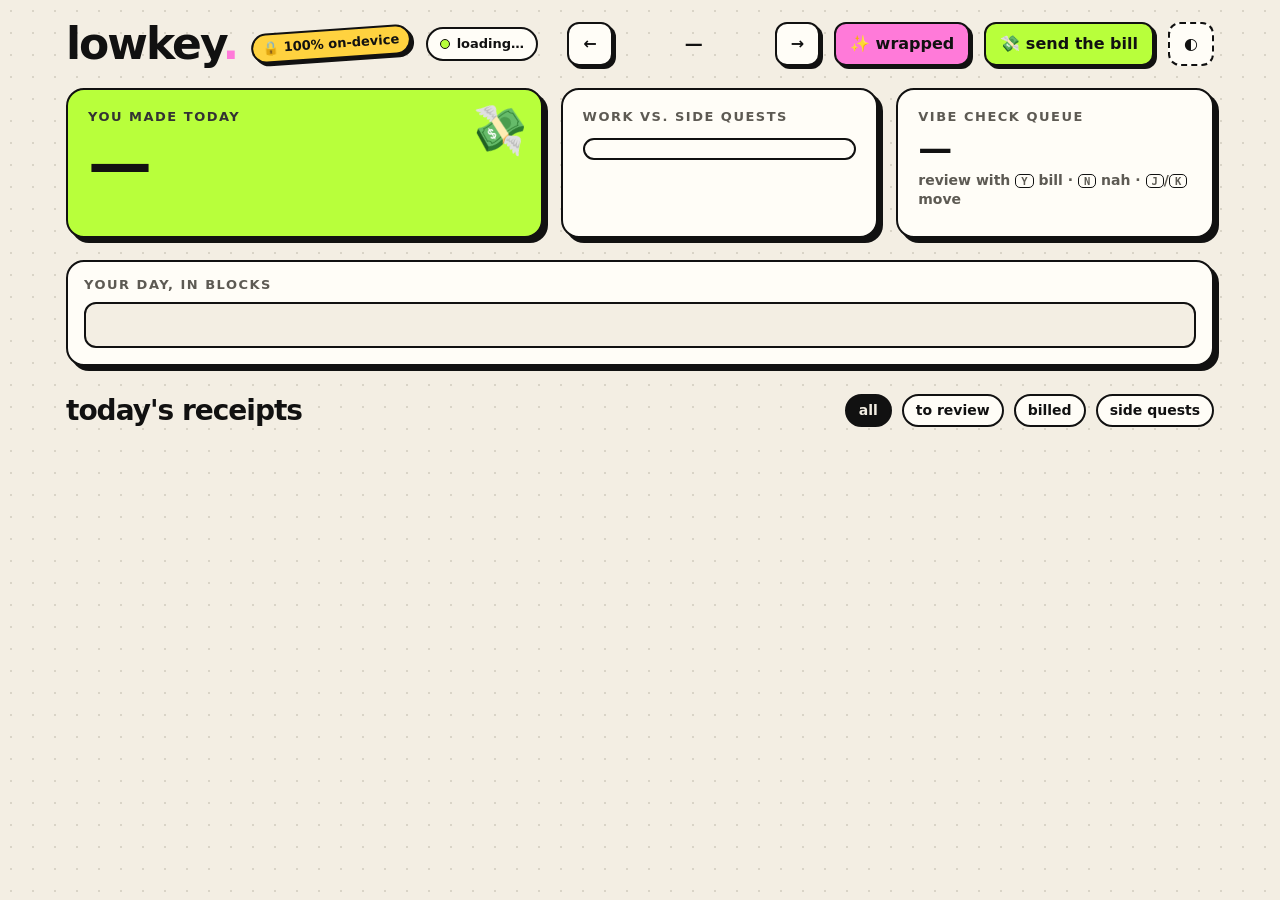
==== web/index.html @ e2fb69c3 "lowkey: local tracker, Gemma labelling, island, gen-z web UI" ====
<!doctype html>
<html lang="en" data-theme="light">
<head>
<meta charset="utf-8">
<meta name="viewport" content="width=device-width, initial-scale=1">
<title>lowkey — bills your hours</title>
<link rel="icon" href="data:image/svg+xml,<svg xmlns='http://www.w3.org/2000/svg' viewBox='0 0 100 100'><text y='.9em' font-size='90'>🧾</text></svg>">
<style>
:root{
  --bg:#F3EEE3; --paper:#FFFDF7; --ink:#111; --muted:#5d5a53; --line:2.5px solid var(--ink);
  --shadow:5px 5px 0 var(--ink); --shadow-sm:3px 3px 0 var(--ink);
  --lime:#B8FF3B; --pink:#FF7AD9; --blue:#7AA2FF; --yellow:#FFD23F; --orange:#FF8A3D; --grey:#d9d4c7;
  --display:"Bahnschrift","Segoe UI Variable Display","Segoe UI",system-ui,sans-serif;
  --mono:"Cascadia Code","Consolas","SFMono-Regular",ui-monospace,monospace;
}
@media (prefers-color-scheme: dark){:root:not([data-theme="light"]){--bg:#121212;--paper:#1c1c1c;--ink:#f2efe8;--muted:#a9a49a;--grey:#3a3833}}
:root[data-theme="dark"]{--bg:#121212;--paper:#1c1c1c;--ink:#f2efe8;--muted:#a9a49a;--grey:#3a3833}
*{box-sizing:border-box}
html,body{margin:0}
body{background:var(--bg);background-image:radial-gradient(var(--grey) 1px,transparent 1.2px);background-size:22px 22px;color:var(--ink);font-family:var(--display);font-size:16px;line-height:1.35;min-height:100vh}
button,select,input{font:inherit;color:inherit}
.wrap{max-width:1180px;margin:0 auto;padding:22px 16px 80px}
.btn{background:var(--paper);border:var(--line);border-radius:12px;box-shadow:var(--shadow-sm);padding:9px 14px;font-weight:700;cursor:pointer;transition:transform .08s,box-shadow .08s;white-space:nowrap}
.btn:hover{transform:translate(-1px,-1px);box-shadow:4px 4px 0 var(--ink)}
.btn:active{transform:translate(3px,3px);box-shadow:0 0 0 var(--ink)}
.btn.lime{background:var(--lime);color:#111}.btn.pink{background:var(--pink);color:#111}.btn.yellow{background:var(--yellow);color:#111}
.btn.ghost{box-shadow:none;border-style:dashed}
.card{background:var(--paper);border:var(--line);border-radius:18px;box-shadow:var(--shadow)}
kbd{font-family:var(--mono);font-size:.75em;border:1.5px solid var(--ink);border-radius:5px;padding:0 5px;background:var(--paper)}

/* header */
header{display:flex;align-items:center;gap:14px;flex-wrap:wrap;margin-bottom:22px}
.logo{font-size:44px;font-weight:800;letter-spacing:-2px;line-height:1;position:relative}
.logo .dot{color:var(--pink);animation:blink 1.6s steps(1) infinite}
@keyframes blink{50%{opacity:.15}}
.sticker{display:inline-block;background:var(--yellow);color:#111;border:var(--line);border-radius:999px;padding:4px 10px;font-size:13px;font-weight:800;transform:rotate(-4deg);box-shadow:var(--shadow-sm)}
.datenav{display:flex;align-items:center;gap:6px;margin-left:auto}
.datenav .day{font-weight:800;font-size:18px;min-width:150px;text-align:center}
.pill{display:inline-flex;align-items:center;gap:7px;border:var(--line);border-radius:999px;padding:6px 12px;font-size:13px;font-weight:700;background:var(--paper)}
.pill i{width:10px;height:10px;border-radius:50%;background:var(--lime);border:1.5px solid var(--ink);display:inline-block}
.pill.warn i{background:var(--orange)}

/* hero */
.hero{display:grid;grid-template-columns:1.5fr 1fr 1fr;gap:18px;margin-bottom:22px}
.hero .card{padding:18px 20px;position:relative;overflow:hidden}
.label{font-size:13px;font-weight:800;text-transform:uppercase;letter-spacing:1.5px;color:var(--muted)}
.money{font-size:64px;font-weight:800;letter-spacing:-3px;line-height:1;margin:6px 0 4px}
.money-card{background:var(--lime)!important;color:#111}
.money-card .label{color:#333}
.money-card::after{content:"💸";position:absolute;right:14px;top:8px;font-size:46px;transform:rotate(12deg)}
.split{display:flex;height:22px;border:var(--line);border-radius:999px;overflow:hidden;margin:12px 0 8px}
.split div{height:100%}
.stripes{background:repeating-linear-gradient(45deg,var(--grey) 0 6px,var(--paper) 6px 12px)}
.big{font-size:34px;font-weight:800;letter-spacing:-1px}
.sub{color:var(--muted);font-weight:600;font-size:14px}
.money-card .sub{color:#333}

/* timeline */
.timeline{padding:14px 16px 10px;margin-bottom:26px}
.track{position:relative;height:46px;border:var(--line);border-radius:12px;background:var(--bg);overflow:hidden}
.block{position:absolute;top:0;bottom:0;border-right:2px solid var(--ink);cursor:pointer;transition:filter .1s}
.block:hover{filter:brightness(1.08) saturate(1.2)}
.hours{display:flex;justify-content:space-between;font-family:var(--mono);font-size:11px;color:var(--muted);margin-top:6px}

/* sessions */
.bar{display:flex;align-items:center;gap:10px;flex-wrap:wrap;margin-bottom:14px}
.bar h2{margin:0 auto 0 0;font-size:28px;letter-spacing:-1px}
.chip{border:var(--line);border-radius:999px;padding:5px 12px;font-weight:700;font-size:14px;background:var(--paper);cursor:pointer}
.chip.on{background:var(--ink);color:var(--bg)}
.grid{display:grid;grid-template-columns:repeat(auto-fill,minmax(330px,1fr));gap:20px}
.s{display:flex;flex-direction:column;transition:transform .25s,opacity .25s;outline:none}
.s:focus{transform:translate(-3px,-3px);box-shadow:8px 8px 0 var(--ink)}
.s .top{display:flex;align-items:center;gap:8px;padding:10px 14px;border-bottom:var(--line);border-radius:15px 15px 0 0;color:#111}
.s .top b{font-size:17px}
.s .top .t{margin-left:auto;font-family:var(--mono);font-size:13px;font-weight:700}
.s .body{padding:14px;flex:1;display:flex;flex-direction:column;gap:10px;position:relative}
.task{font-size:19px;font-weight:700;line-height:1.25;outline:none;border-radius:8px;padding:2px 4px;margin:-2px -4px}
.task[contenteditable=true]{background:var(--bg);box-shadow:inset 0 0 0 2px var(--ink)}
.meta{display:flex;gap:8px;flex-wrap:wrap;align-items:center;font-size:13px;font-weight:700}
.tag{border:1.5px solid var(--ink);border-radius:999px;padding:2px 9px;background:var(--bg)}
.tag.unsure{background:var(--yellow);color:#111}
.why{font-family:var(--mono);font-size:12px;color:var(--muted);display:none;border-top:1.5px dashed var(--ink);padding-top:8px}
.why.open{display:block}
.why div{white-space:nowrap;overflow:hidden;text-overflow:ellipsis}
.actions{display:flex;gap:8px;margin-top:auto}
.actions select{border:var(--line);border-radius:12px;padding:8px;background:var(--paper);font-weight:700;flex:1;min-width:0}
.stamp{position:absolute;right:12px;top:8px;font-weight:900;font-size:22px;letter-spacing:2px;padding:2px 10px;border:3px solid;border-radius:8px;transform:rotate(-12deg);opacity:.9}
.stamp.billed{color:#0a8a2a;border-color:#0a8a2a}
.stamp.nah{color:#c2185b;border-color:#c2185b}
.s.done{opacity:.72}
.empty{padding:40px;text-align:center;font-size:20px;font-weight:700}

/* modal */
.modal{position:fixed;inset:0;background:rgba(0,0,0,.45);display:none;align-items:center;justify-content:center;padding:16px;z-index:20}
.modal.open{display:flex}
.modal .card{max-width:760px;width:100%;max-height:92vh;overflow:auto;padding:22px;position:relative}
.x{position:absolute;right:14px;top:12px}
.wrapped{background:linear-gradient(135deg,#FF7AD9,#7AA2FF 45%,#B8FF3B);background-size:200% 200%;animation:shift 8s ease infinite;color:#111}
@keyframes shift{50%{background-position:100% 100%}}
.wrapped h1{font-size:52px;letter-spacing:-3px;margin:4px 0 14px;line-height:.95}
.wgrid{display:grid;grid-template-columns:1fr 1fr;gap:14px}
.wgrid .card{box-shadow:var(--shadow-sm);padding:14px;background:#FFFDF7;color:#111;border-color:#111}
.wgrid .card .big{font-size:30px}
.receipt{background:#fff;color:#111;font-family:var(--mono);padding:24px 26px 34px;border:none;border-radius:0;box-shadow:var(--shadow);
  -webkit-mask:radial-gradient(circle 8px at 50% 100%,#0000 98%,#000) 50% 100%/18px 100% repeat-x;mask:radial-gradient(circle 8px at 50% 100%,#0000 98%,#000) 0 100%/18px 51% repeat-x,linear-gradient(#000 0 0) top/100% calc(100% - 9px) no-repeat}
.receipt h3{font-family:var(--display);font-size:30px;margin:0;letter-spacing:-1px}
.receipt table{width:100%;border-collapse:collapse;font-size:13px;margin:14px 0}
.receipt td{padding:5px 2px;border-bottom:1px dashed #999;vertical-align:top}
.receipt td.n{text-align:right;white-space:nowrap}
.receipt .tot{font-size:22px;font-weight:800;text-align:right;border-top:2px solid #111;padding-top:8px}
.row{display:flex;gap:10px;align-items:center;flex-wrap:wrap;margin-bottom:14px}
.row select,.row input{border:var(--line);border-radius:12px;padding:8px 10px;background:var(--paper);font-weight:700}

.toast{position:fixed;left:50%;bottom:24px;transform:translateX(-50%) translateY(120px);background:var(--ink);color:var(--bg);padding:12px 18px;border-radius:14px;font-weight:800;transition:transform .25s;z-index:30}
.toast.show{transform:translateX(-50%) translateY(0)}
footer{margin-top:40px;font-family:var(--mono);font-size:12.5px;color:var(--muted);text-align:center}
footer b{color:var(--ink)}
.spin{display:inline-block;animation:spin 1s linear infinite}@keyframes spin{to{transform:rotate(360deg)}}
.burst{position:fixed;pointer-events:none;font-size:22px;z-index:40;animation:fly .9s ease-out forwards}
@keyframes fly{to{transform:translate(var(--dx),var(--dy)) rotate(var(--r));opacity:0}}

@media (max-width:820px){.hero{grid-template-columns:1fr}.money{font-size:48px}.datenav{margin-left:0;width:100%;justify-content:space-between}}
@media print{body *{visibility:hidden}#receipt,#receipt *{visibility:visible}#receipt{position:absolute;left:0;top:0;width:100%;box-shadow:none;-webkit-mask:none;mask:none}body{background:#fff}}
</style>
</head>
<body>
<div class="wrap">
  <header>
    <div class="logo">lowkey<span class="dot">.</span></div>
    <span class="sticker">🔒 100% on-device</span>
    <span class="pill" id="modelPill"><i></i><span>loading…</span></span>
    <div class="datenav">
      <button class="btn" id="prev" title="previous day (←)">←</button>
      <div class="day" id="dayLabel">—</div>
      <button class="btn" id="next" title="next day (→)">→</button>
    </div>
    <button class="btn pink" id="openWrapped">✨ wrapped</button>
    <button class="btn lime" id="openBill">💸 send the bill</button>
    <button class="btn ghost" id="theme" title="toggle theme">◐</button>
  </header>

  <section class="hero">
    <div class="card money-card">
      <div class="label">you made today</div>
      <div class="money" id="money">—</div>
      <div class="sub" id="moneySub">&nbsp;</div>
    </div>
    <div class="card">
      <div class="label">work vs. side quests</div>
      <div class="split" id="split"></div>
      <div class="sub" id="splitSub">&nbsp;</div>
    </div>
    <div class="card">
      <div class="label">vibe check queue</div>
      <div class="big" id="queue">—</div>
      <div class="sub">review with <kbd>Y</kbd> bill · <kbd>N</kbd> nah · <kbd>J</kbd>/<kbd>K</kbd> move</div>
    </div>
  </section>

  <section class="card timeline">
    <div class="label" style="margin-bottom:8px">your day, in blocks</div>
    <div class="track" id="track"></div>
    <div class="hours" id="hours"></div>
  </section>

  <div class="bar">
    <h2>today's receipts</h2>
    <span class="chip on" data-f="all">all</span>
    <span class="chip" data-f="pending">to review</span>
    <span class="chip" data-f="billed">billed</span>
    <span class="chip" data-f="personal">side quests</span>
  </div>
  <div class="grid" id="grid"></div>

  <footer id="foot"></footer>
</div>

<div class="modal" id="wrappedModal"><div class="card wrapped" id="wrappedCard"></div></div>
<div class="modal" id="billModal"><div class="card" id="billCard"></div></div>
<div class="toast" id="toast"></div>

<script>
const $ = s => document.querySelector(s);
const S = { config:null, days:[], day:null, week:{}, filter:'all', focus:0 };
const PERSONAL = 'Personal';

const fmtH = s => { const m = Math.round(s/60); return m < 60 ? `${m}m` : `${Math.floor(m/60)}h ${String(m%60).padStart(2,'0')}m`; };
const fmtT = ts => new Date(ts*1000).toLocaleTimeString([], {hour:'numeric', minute:'2-digit'}).toLowerCase();
const money = n => `${S.config.me.currency}${Math.round(n).toLocaleString('en-IN')}`;
const client = name => S.config.clients.find(c => c.name === name);
const color = name => client(name)?.color || 'var(--grey)';
const rate = name => client(name)?.rate || 0;
const iso = d => `${d.getFullYear()}-${String(d.getMonth()+1).padStart(2,'0')}-${String(d.getDate()).padStart(2,'0')}`;
const weekOf = day => { const d = new Date(day+'T00:00'); const mon = new Date(d); mon.setDate(d.getDate() - (d.getDay()+6)%7); const sun = new Date(mon); sun.setDate(mon.getDate()+6); return [iso(mon), iso(sun)]; };
const isBillable = s => s.billable && s.client !== PERSONAL && s.status !== 'nah';

function toast(msg){ const t=$('#toast'); t.textContent=msg; t.classList.add('show'); clearTimeout(t._h); t._h=setTimeout(()=>t.classList.remove('show'),1800); }
function burst(el, emojis='💸✨💰🧾'){
  const r = el.getBoundingClientRect();
  for (let i=0;i<14;i++){ const e=document.createElement('span'); e.className='burst'; e.textContent=[...emojis][i%[...emojis].length];
    e.style.left=(r.left+r.width/2)+'px'; e.style.top=(r.top+r.height/2)+'px';
    e.style.setProperty('--dx',(Math.random()*260-130)+'px'); e.style.setProperty('--dy',(Math.random()*-220-30)+'px'); e.style.setProperty('--r',(Math.random()*400-200)+'deg');
    document.body.appendChild(e); setTimeout(()=>e.remove(),950); }
}
function countUp(el, to){ const from = +el.dataset.v || 0; el.dataset.v = to; const t0 = performance.now();
  if (document.hidden) return el.textContent = money(to);
  const step = t => { const k = Math.min(1,(t-t0)/600); el.textContent = money(from+(to-from)*(1-(1-k)**3)); if (k<1) requestAnimationFrame(step); }; requestAnimationFrame(step); }

async function boot(){
  const st = await (await fetch('/api/state')).json();
  S.config = st.config; S.days = st.days;
  const pill = $('#modelPill');
  pill.classList.toggle('warn', !st.model_ok);
  pill.querySelector('span').textContent = st.model_ok ? `${st.model} · on your GPU` : `${st.model} offline · keyword mode`;
  $('#foot').innerHTML = `<b>0 bytes</b> of your screen time left this laptop. labels by <b>${st.model}</b> via ollama on 127.0.0.1${st.demo ? ' · <b>demo week</b>' : ''}<br>open source — read every line of what watches you.`;
  S.day = S.days.at(-1) || iso(new Date());
  await load();
}

async function load(){
  const [from, to] = weekOf(S.day);
  if (!S.week[S.day]) {
    $('#grid').innerHTML = `<div class="card empty" style="grid-column:1/-1"><span class="spin">🍳</span> cooking your timesheet… the model is reading your day (only the first time)</div>`;
    S.week = await (await fetch(`/api/range?from=${from}&to=${to}`)).json();
  }
  S.focus = 0; render();
}

function sessions(){ return S.week[S.day] || []; }

function render(){
  const d = new Date(S.day+'T00:00');
  $('#dayLabel').textContent = d.toLocaleDateString([], {weekday:'short', day:'numeric', month:'short'}).toLowerCase();
  const all = sessions();
  const bill = all.filter(isBillable), side = all.filter(s => !isBillable(s));
  const earned = bill.reduce((a,s)=>a+s.active_s/3600*rate(s.client),0);
  countUp($('#money'), earned);
  const bs = bill.reduce((a,s)=>a+s.active_s,0), ps = side.reduce((a,s)=>a+s.active_s,0);
  $('#moneySub').textContent = all.length ? `${fmtH(bs)} billable across ${new Set(bill.map(s=>s.client)).size} clients` : 'nothing tracked yet — go touch some code';
  const tot = bs+ps || 1;
  $('#split').innerHTML = S.config.clients.map(c => { const v = bill.filter(s=>s.client===c.name).reduce((a,s)=>a+s.active_s,0); return v ? `<div title="${c.name} ${fmtH(v)}" style="width:${v/tot*100}%;background:${c.color}"></div>` : ''; }).join('') + `<div class="stripes" style="flex:1"></div>`;
  $('#splitSub').textContent = `${fmtH(bs)} work · ${fmtH(ps)} side quests (no judgement)`;
  const pending = all.filter(s=>s.status==='pending').length;
  $('#queue').textContent = pending ? `${pending} to review` : (all.length ? 'all clear ✅' : '—');

  // timeline
  const tr = $('#track'), hrs = $('#hours');
  if (all.length){
    const h0 = Math.floor(new Date(all[0].start*1000).getHours()), h1 = Math.ceil(new Date(all.at(-1).end*1000).getHours()+ (new Date(all.at(-1).end*1000).getMinutes()?1:0));
    const t0 = new Date(S.day+'T00:00').getTime()/1000 + h0*3600, span = (h1-h0)*3600;
    tr.innerHTML = all.map((s,i)=>`<div class="block ${isBillable(s)?'':'stripes'}" data-i="${i}" title="${s.client} · ${fmtT(s.start)}–${fmtT(s.end)}" style="left:${(s.start-t0)/span*100}%;width:${(s.end-s.start)/span*100}%;${isBillable(s)?`background:${color(s.client)}`:''}"></div>`).join('');
    hrs.innerHTML = Array.from({length:h1-h0+1},(_,k)=>`<span>${((h0+k+11)%12)+1}${h0+k<12?'a':'p'}</span>`).join('');
    tr.querySelectorAll('.block').forEach(b => b.onclick = () => { S.focus = +b.dataset.i; S.filter='all'; renderCards(); document.querySelector(`.s[data-i="${b.dataset.i}"]`)?.focus(); });
  } else { tr.innerHTML=''; hrs.innerHTML=''; }
  renderCards();
}

function renderCards(){
  document.querySelectorAll('.chip').forEach(c=>c.classList.toggle('on', c.dataset.f===S.filter));
  const all = sessions();
  const shown = all.map((s,i)=>[s,i]).filter(([s])=> S.filter==='all' || (S.filter==='pending'&&s.status==='pending') || (S.filter==='billed'&&s.status==='billed') || (S.filter==='personal'&&!isBillable(s)));
  if (!shown.length){ $('#grid').innerHTML = `<div class="card empty" style="grid-column:1/-1">${all.length ? 'nothing here bestie ✨' : 'no receipts yet. lowkey is watching (respectfully) 👀'}</div>`; return; }
  const opts = n => [...S.config.clients.map(c=>c.name), PERSONAL].map(c=>`<option ${c===n?'selected':''}>${c}</option>`).join('');
  $('#grid').innerHTML = shown.map(([s,i]) => {
    const unsure = s.confidence < 0.6, billable = isBillable(s);
    return `<article class="card s ${s.status!=='pending'?'done':''}" tabindex="0" data-i="${i}">
      <div class="top" style="background:${billable?color(s.client):'var(--grey)'}${billable?'':';color:var(--ink)'}"><b>${billable?'💼':'🎮'} ${s.client}</b><span class="t">${fmtT(s.start)} → ${fmtT(s.end)}</span></div>
      <div class="body">
        ${s.status==='billed'?'<span class="stamp billed">BILLED</span>':s.status==='nah'?'<span class="stamp nah">NAH</span>':''}
        <div class="task" data-i="${i}">${esc(s.task)}</div>
        <div class="meta">
          <span class="tag">⏱ ${fmtH(s.active_s)} active</span>
          ${billable?`<span class="tag">${money(s.active_s/3600*rate(s.client))}</span>`:''}
          <span class="tag ${unsure?'unsure':''}">${s.by==='rules'?'📏 keyword guess':unsure?`🤔 ${Math.round(s.confidence*100)}% backed by your windows — check me`:`🤖 ${Math.round(s.confidence*100)}% backed by your windows`}</span>
          <a href="#" class="tag whyBtn" data-i="${i}" style="color:inherit;text-decoration:none">🧾 why?</a>
        </div>
        <div class="why" id="why${i}">${s.evidence.map(e=>`<div>${fmtH(e.s)} · ${esc(e.app.replace('.exe',''))} — ${esc(e.title)}</div>`).join('')}</div>
        <div class="actions">
          <button class="btn lime" data-act="billed" data-i="${i}">bill it ✅</button>
          <button class="btn" data-act="nah" data-i="${i}">nah 🙅</button>
          <select data-i="${i}" title="change client">${opts(s.client)}</select>
          <button class="btn ghost" data-act="edit" data-i="${i}" title="edit line (E)">✏️</button>
        </div>
      </div></article>`;
  }).join('');
  $('#grid').querySelectorAll('[data-act]').forEach(b => b.onclick = () => act(+b.dataset.i, b.dataset.act, b));
  $('#grid').querySelectorAll('select').forEach(sel => sel.onchange = () => update(+sel.dataset.i, {client: sel.value, billable: sel.value!==PERSONAL}, `moved to ${sel.value} 👉`));
  $('#grid').querySelectorAll('.whyBtn').forEach(a => a.onclick = e => { e.preventDefault(); $('#why'+a.dataset.i).classList.toggle('open'); });
  $('#grid').querySelectorAll('.s').forEach(c => c.onfocus = () => S.focus = +c.dataset.i);
}
const esc = t => String(t).replace(/[&<>"]/g, c => ({'&':'&amp;','<':'&lt;','>':'&gt;','"':'&quot;'}[c]));

async function update(i, patch, msg){
  const s = sessions()[i]; Object.assign(s, patch);
  await fetch('/api/edit', {method:'POST', headers:{'Content-Type':'application/json'}, body: JSON.stringify({id:s.id, ...patch})});
  render(); if (msg) toast(msg);
  document.querySelector(`.s[data-i="${i}"]`)?.focus();
}
function act(i, what, el){
  if (what==='billed'){ const s=sessions()[i]; if (!isBillable({...s,status:'billed'})) return toast('that one is a side quest — pick a client first'); burst(el||document.querySelector(`.s[data-i="${i}"]`)); update(i,{status:'billed'}, ['secured the bag 💰','billed. no cap 🧢','ka-ching 🧾','receipts saved ✅'][i%4]); nextPending(i); }
  if (what==='nah') { update(i,{status:'nah'}, 'yeeted from the invoice 🗑️'); nextPending(i); }
  if (what==='edit'){ const t=document.querySelector(`.task[data-i="${i}"]`); t.contentEditable=true; t.focus(); document.getSelection().selectAllChildren(t);
    t.onkeydown = e => { if (e.key==='Enter'){ e.preventDefault(); t.blur(); } e.stopPropagation(); };
    t.onblur = () => { t.contentEditable=false; const v=t.textContent.trim(); if (v && v!==sessions()[i].task) update(i,{task:v},'line updated ✍️'); }; }
}
function nextPending(i){ const a=sessions(); const j=a.findIndex((s,k)=>k>i&&s.status==='pending'); if (j>=0){ S.focus=j; setTimeout(()=>document.querySelector(`.s[data-i="${j}"]`)?.focus(),60);} }

function shiftDay(n){ const i = S.days.indexOf(S.day); const j = Math.min(S.days.length-1, Math.max(0, i+n)); if (i<0||j===i) return toast(n<0?'no older receipts':'that\'s the latest day'); S.day = S.days[j]; load(); }

/* ---------- wrapped ---------- */
function wrapped(){
  const days = Object.entries(S.week).filter(([,a])=>a.length);
  const all = days.flatMap(([,a])=>a);
  const bill = all.filter(isBillable), side = all.filter(s=>!isBillable(s));
  const by = {}; bill.forEach(s=> by[s.client]=(by[s.client]||0)+s.active_s);
  const top = Object.entries(by).sort((a,b)=>b[1]-a[1])[0];
  const apps = {}; all.forEach(s=>s.evidence.forEach(e=> apps[e.app]=(apps[e.app]||0)+e.s));
  const mainApp = Object.entries(apps).sort((a,b)=>b[1]-a[1])[0];
  const flow = bill.reduce((m,s)=> s.active_s>m.active_s?s:m, {active_s:0});
  const earned = bill.reduce((a,s)=>a+s.active_s/3600*rate(s.client),0);
  const bestDay = days.map(([d,a])=>[d,a.filter(isBillable).reduce((x,s)=>x+s.active_s,0)]).sort((a,b)=>b[1]-a[1])[0];
  const [from,to] = weekOf(S.day);
  $('#wrappedCard').innerHTML = `<button class="btn x" onclick="closeM()">✕</button>
    <div class="label" style="color:#111">your week, wrapped · ${from} → ${to}</div>
    <h1>you secured<br>${money(earned)} 💅</h1>
    <div class="wgrid">
      <div class="card"><div class="label">billable</div><div class="big">${fmtH(bill.reduce((a,s)=>a+s.active_s,0))}</div><div class="sub">across ${days.length} days</div></div>
      <div class="card"><div class="label">main character client</div><div class="big">${top?top[0]:'—'}</div><div class="sub">${top?fmtH(top[1]):''} of your life</div></div>
      <div class="card"><div class="label">longest flow state</div><div class="big">${flow.active_s?fmtH(flow.active_s):'—'}</div><div class="sub">${flow.task?esc(flow.task.slice(0,48)):''}</div></div>
      <div class="card"><div class="label">most-used app</div><div class="big">${mainApp?esc(mainApp[0].replace('.exe','')):'—'}</div><div class="sub">${mainApp?fmtH(mainApp[1]):''} together 🫶</div></div>
      <div class="card"><div class="label">side quests</div><div class="big">${fmtH(side.reduce((a,s)=>a+s.active_s,0))}</div><div class="sub">youtube & chill, unbilled</div></div>
      <div class="card"><div class="label">peak day</div><div class="big">${bestDay?new Date(bestDay[0]+'T00:00').toLocaleDateString([], {weekday:'long'}).toLowerCase():'—'}</div><div class="sub">${bestDay?fmtH(bestDay[1])+' billable':''}</div></div>
    </div>
    <p style="font-weight:800;margin:16px 0 0">screenshot this. it never left your laptop either 🔒</p>`;
  $('#wrappedModal').classList.add('open');
}

/* ---------- bill ---------- */
function bill(){
  const opts = S.config.clients.map(c=>`<option>${c.name}</option>`).join('');
  const [from,to] = weekOf(S.day);
  $('#billCard').innerHTML = `<button class="btn x" onclick="closeM()">✕</button>
    <h2 style="margin:0 0 12px;font-size:30px;letter-spacing:-1px">send the bill 💸</h2>
    <div class="row"><select id="bClient">${opts}</select><span class="sub">${from} → ${to}</span>
      <label class="sub"><input type="checkbox" id="bPending"> include unreviewed</label></div>
    <div id="receipt" class="receipt"></div>
    <div class="row" style="margin-top:18px"><button class="btn lime" onclick="window.print()">🖨️ save as PDF</button><button class="btn" id="csv">📋 copy CSV</button></div>`;
  const draw = () => {
    const c = client($('#bClient').value), inc = $('#bPending').checked;
    const rows = Object.entries(S.week).flatMap(([d,a])=>a.map(s=>({...s,d}))).filter(s=>s.client===c.name && isBillable(s) && (s.status==='billed' || (inc && s.status==='pending')));
    const hrs = rows.reduce((a,s)=>a+s.active_s/3600,0);
    const pend = Object.values(S.week).flat().filter(s=>s.client===c.name&&s.status==='pending'&&isBillable(s)).length;
    $('#receipt').innerHTML = `<h3>INVOICE</h3><div>${esc(S.config.me.name)} · ${esc(S.config.me.email)}</div><div>bill to: <b>${esc(c.name)}</b> · ${from} → ${to}</div>
      <table>${rows.map(s=>`<tr><td>${s.d.slice(5)}</td><td>${esc(s.task)}</td><td class="n">${(s.active_s/3600).toFixed(2)}h</td><td class="n">${money(s.active_s/3600*c.rate)}</td></tr>`).join('') || '<tr><td>no billed sessions yet — hit "bill it ✅" on some cards</td></tr>'}</table>
      <div>${hrs.toFixed(2)}h × ${money(c.rate)}/h</div><div class="tot">TOTAL ${money(hrs*c.rate)}</div>
      ${pend && !inc ? `<div style="margin-top:8px">⚠ ${pend} session(s) still waiting for a vibe check</div>` : ''}
      <div style="margin-top:10px;font-size:11px">generated locally by lowkey · every line backed by activity receipts</div>`;
    $('#csv').onclick = () => { navigator.clipboard.writeText(['date,task,hours,amount', ...rows.map(s=>`${s.d},"${s.task.replace(/"/g,'""')}",${(s.active_s/3600).toFixed(2)},${Math.round(s.active_s/3600*c.rate)}`)].join('\n')); toast('CSV copied 📋'); };
  };
  $('#bClient').onchange = draw; $('#bPending').onchange = draw; draw();
  $('#billModal').classList.add('open');
}
function closeM(){ document.querySelectorAll('.modal').forEach(m=>m.classList.remove('open')); }

/* ---------- wiring ---------- */
$('#prev').onclick = () => shiftDay(-1); $('#next').onclick = () => shiftDay(1);
$('#openWrapped').onclick = wrapped; $('#openBill').onclick = bill;
document.querySelectorAll('.modal').forEach(m => m.onclick = e => { if (e.target===m) closeM(); });
document.querySelectorAll('.chip').forEach(c => c.onclick = () => { S.filter = c.dataset.f; renderCards(); });
$('#theme').onclick = () => { const r=document.documentElement; r.dataset.theme = r.dataset.theme==='dark'?'light':'dark'; try{localStorage.lowkeyTheme=r.dataset.theme}catch{} };
try { if (localStorage.lowkeyTheme) document.documentElement.dataset.theme = localStorage.lowkeyTheme; } catch {}
document.addEventListener('keydown', e => {
  if (e.target.isContentEditable || ['INPUT','SELECT'].includes(e.target.tagName)) return;
  const n = sessions().length;
  if (e.key==='Escape') return closeM();
  if (e.key==='ArrowLeft') return shiftDay(-1);
  if (e.key==='ArrowRight') return shiftDay(1);
  if (e.key==='w') return wrapped();
  if (e.key==='b') return bill();
  if (!n) return;
  if (e.key==='j'||e.key==='k'){ S.focus = (S.focus + (e.key==='j'?1:-1) + n) % n; document.querySelector(`.s[data-i="${S.focus}"]`)?.focus(); }
  if (e.key==='y') act(S.focus,'billed');
  if (e.key==='n') act(S.focus,'nah');
  if (e.key==='e') { e.preventDefault(); act(S.focus,'edit'); }
});
boot();
</script>
</body>
</html>
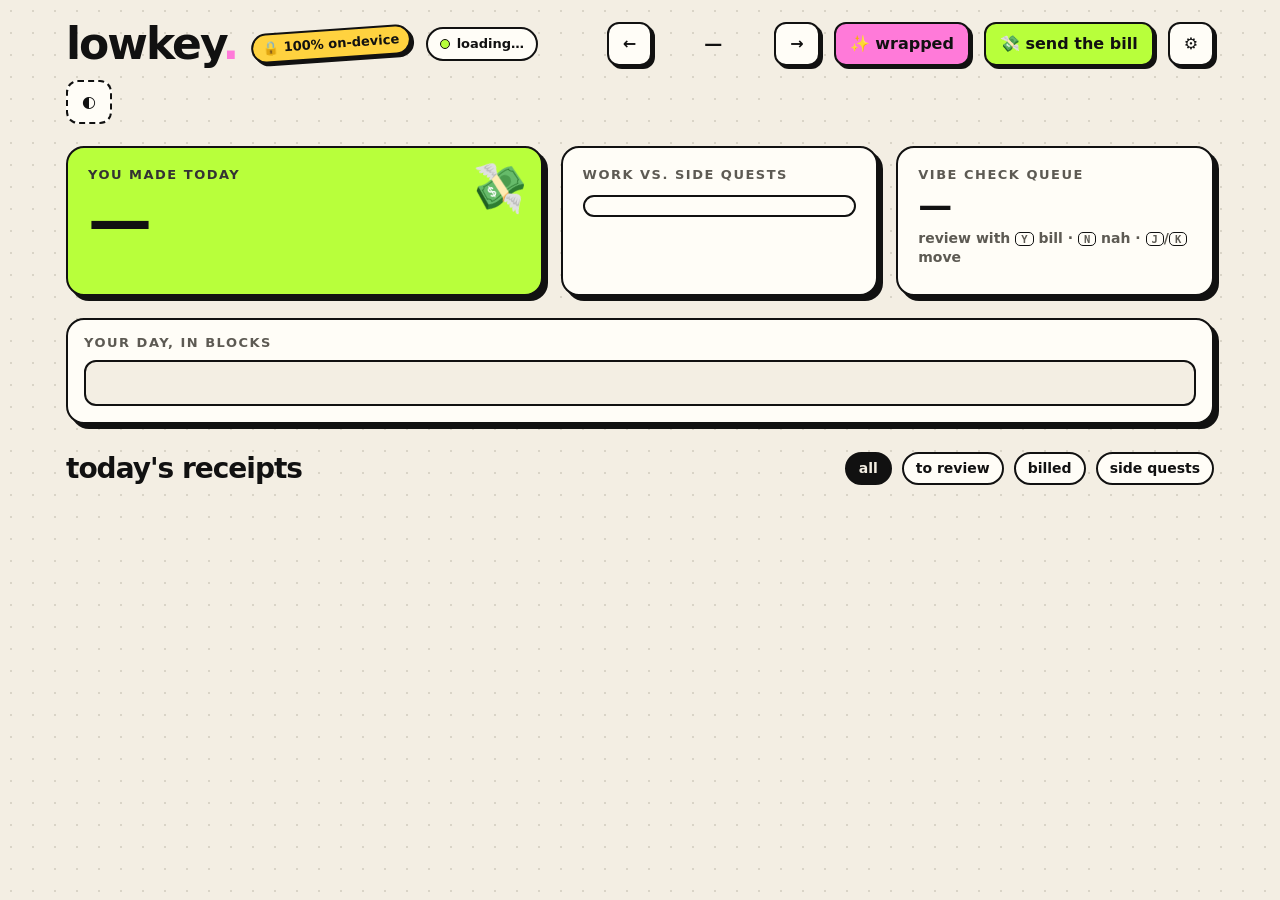
==== commit 7caccc65: "Island on any edge, over/below taskbar, settings panel with live previews" ====
--- a/web/index.html
+++ b/web/index.html
@@ -10,8 +10,8 @@
   --bg:#F3EEE3; --paper:#FFFDF7; --ink:#111; --muted:#5d5a53; --line:2.5px solid var(--ink);
   --shadow:5px 5px 0 var(--ink); --shadow-sm:3px 3px 0 var(--ink);
   --lime:#B8FF3B; --pink:#FF7AD9; --blue:#7AA2FF; --yellow:#FFD23F; --orange:#FF8A3D; --grey:#d9d4c7;
-  --display:"Bahnschrift","Segoe UI Variable Display","Segoe UI",system-ui,sans-serif;
-  --mono:"Cascadia Code","Consolas","SFMono-Regular",ui-monospace,monospace;
+  --display:"Bahnschrift","SF Pro Rounded","Segoe UI Variable Display","Segoe UI",-apple-system,BlinkMacSystemFont,system-ui,sans-serif;
+  --mono:"Cascadia Code","Consolas","SF Mono","SFMono-Regular",Menlo,ui-monospace,monospace;
 }
 @media (prefers-color-scheme: dark){:root:not([data-theme="light"]){--bg:#121212;--paper:#1c1c1c;--ink:#f2efe8;--muted:#a9a49a;--grey:#3a3833}}
 :root[data-theme="dark"]{--bg:#121212;--paper:#1c1c1c;--ink:#f2efe8;--muted:#a9a49a;--grey:#3a3833}
@@ -35,7 +35,7 @@
 @keyframes blink{50%{opacity:.15}}
 .sticker{display:inline-block;background:var(--yellow);color:#111;border:var(--line);border-radius:999px;padding:4px 10px;font-size:13px;font-weight:800;transform:rotate(-4deg);box-shadow:var(--shadow-sm)}
 .datenav{display:flex;align-items:center;gap:6px;margin-left:auto}
-.datenav .day{font-weight:800;font-size:18px;min-width:150px;text-align:center}
+.datenav .day{font-weight:800;font-size:18px;min-width:110px;text-align:center}
 .pill{display:inline-flex;align-items:center;gap:7px;border:var(--line);border-radius:999px;padding:6px 12px;font-size:13px;font-weight:700;background:var(--paper)}
 .pill i{width:10px;height:10px;border-radius:50%;background:var(--lime);border:1.5px solid var(--ink);display:inline-block}
 .pill.warn i{background:var(--orange)}
@@ -111,6 +111,46 @@
 .row{display:flex;gap:10px;align-items:center;flex-wrap:wrap;margin-bottom:14px}
 .row select,.row input{border:var(--line);border-radius:12px;padding:8px 10px;background:var(--paper);font-weight:700}
 
+/* settings: option cards with live mini-screen previews */
+.sec{margin:4px 0 6px;font-size:20px;letter-spacing:-.5px}
+.hint{color:var(--muted);font-weight:600;font-size:13.5px;margin:0 0 10px}
+.opts{display:grid;grid-template-columns:repeat(auto-fill,minmax(158px,1fr));gap:14px;margin:0 0 24px}
+.opt{border:var(--line);border-radius:16px;padding:10px;background:var(--paper);cursor:pointer;box-shadow:var(--shadow-sm);transition:transform .12s,box-shadow .12s;position:relative;text-align:left}
+.opt:hover{transform:translate(-2px,-2px);box-shadow:6px 6px 0 var(--ink)}
+.opt.on{background:var(--lime);color:#111}
+.opt.on::after{content:"✓";position:absolute;right:16px;top:16px;width:22px;height:22px;border-radius:50%;background:#111;color:var(--lime);display:grid;place-items:center;font-weight:900;font-size:13px;z-index:5}
+.opt.off{opacity:.45;cursor:not-allowed}
+.opt h4{margin:9px 2px 2px;font-size:16px}
+.opt p{margin:0 2px;font-size:12.5px;color:var(--muted);font-weight:600;line-height:1.3}
+.opt.on p{color:#333}
+.scr{aspect-ratio:16/10;border:2px solid #111;border-radius:10px;position:relative;overflow:hidden;background:linear-gradient(135deg,#2b5876,#7b4397 65%,#dc6a49)}
+.scr::before{content:"";position:absolute;left:20%;top:26%;width:44%;height:44%;background:rgba(255,255,255,.2);border:1px solid rgba(255,255,255,.35);border-radius:4px}
+.tb{position:absolute;background:rgba(16,16,16,.93);z-index:1}
+.tb::before{content:"";position:absolute;background:radial-gradient(circle,#d8d8d8 42%,transparent 48%)}
+.tb-top,.tb-bottom{left:0;right:0;height:9%}.tb-top{top:0}.tb-bottom{bottom:0}
+.tb-left,.tb-right{top:0;bottom:0;width:6.5%}.tb-left{left:0}.tb-right{right:0}
+.tb-top::before,.tb-bottom::before{left:3%;top:22%;bottom:22%;width:24%;background-size:16% 100%;background-repeat:repeat-x}
+.tb-left::before,.tb-right::before{top:4%;left:22%;right:22%;height:24%;background-size:100% 16%;background-repeat:repeat-y}
+.tb-none{display:none}
+.isl{position:absolute;background:#0b0b0b;z-index:2;overflow:hidden;transition:all .55s cubic-bezier(.34,1.56,.64,1)}
+.isl i,.isl b{position:absolute;opacity:0;transition:opacity .25s .12s}
+.isl i{width:6px;height:6px;border-radius:50%;background:#B8FF3B;left:10%;top:50%;transform:translateY(-50%)}
+.isl b{height:3px;border-radius:2px;background:#eee;left:24%;width:38%;top:50%;transform:translateY(-50%)}
+.isl-top,.isl-bottom{left:50%;transform:translateX(-50%);width:26%;height:3.2%}
+.isl-top{top:var(--off);border-radius:0 0 5px 5px;box-shadow:inset 0 -1.5px 0 #B8FF3B}
+.isl-bottom{bottom:var(--off);border-radius:5px 5px 0 0;box-shadow:inset 0 1.5px 0 #B8FF3B}
+.isl-left,.isl-right{top:50%;transform:translateY(-50%);width:2.2%;height:26%}
+.isl-left{left:var(--off);border-radius:0 5px 5px 0;box-shadow:inset -1.5px 0 0 #B8FF3B}
+.isl-right{right:var(--off);border-radius:5px 0 0 5px;box-shadow:inset 1.5px 0 0 #B8FF3B}
+.opt:not(.off):hover .isl,.isl.pill{box-shadow:0 3px 10px rgba(0,0,0,.45)}
+.opt:not(.off):hover .isl-top,.opt:not(.off):hover .isl-bottom,.isl-top.pill,.isl-bottom.pill{width:46%;height:11%}
+.opt:not(.off):hover .isl-left,.opt:not(.off):hover .isl-right,.isl-left.pill,.isl-right.pill{width:40%;height:11%}
+.opt:not(.off):hover .isl-top,.isl-top.pill{border-radius:0 0 10px 10px}
+.opt:not(.off):hover .isl-bottom,.isl-bottom.pill{border-radius:10px 10px 0 0}
+.opt:not(.off):hover .isl-left,.isl-left.pill{border-radius:0 10px 10px 0}
+.opt:not(.off):hover .isl-right,.isl-right.pill{border-radius:10px 0 0 10px}
+.opt:not(.off):hover .isl i,.opt:not(.off):hover .isl b,.isl.pill i,.isl.pill b{opacity:1}
+
 .toast{position:fixed;left:50%;bottom:24px;transform:translateX(-50%) translateY(120px);background:var(--ink);color:var(--bg);padding:12px 18px;border-radius:14px;font-weight:800;transition:transform .25s;z-index:30}
 .toast.show{transform:translateX(-50%) translateY(0)}
 footer{margin-top:40px;font-family:var(--mono);font-size:12.5px;color:var(--muted);text-align:center}
@@ -136,6 +176,7 @@
     </div>
     <button class="btn pink" id="openWrapped">✨ wrapped</button>
     <button class="btn lime" id="openBill">💸 send the bill</button>
+    <button class="btn" id="openSettings" title="island settings (S)">⚙️</button>
     <button class="btn ghost" id="theme" title="toggle theme">◐</button>
   </header>
 
@@ -177,6 +218,7 @@
 
 <div class="modal" id="wrappedModal"><div class="card wrapped" id="wrappedCard"></div></div>
 <div class="modal" id="billModal"><div class="card" id="billCard"></div></div>
+<div class="modal" id="setModal"><div class="card" id="setCard"></div></div>
 <div class="toast" id="toast"></div>
 
 <script>
@@ -215,6 +257,7 @@
   $('#foot').innerHTML = `<b>0 bytes</b> of your screen time left this laptop. labels by <b>${st.model}</b> via ollama on 127.0.0.1${st.demo ? ' · <b>demo week</b>' : ''}<br>open source — read every line of what watches you.`;
   S.day = S.days.at(-1) || iso(new Date());
   await load();
+  if (location.hash === '#settings') settings();
 }
 
 async function load(){
@@ -360,11 +403,48 @@
   $('#bClient').onchange = draw; $('#bPending').onchange = draw; draw();
   $('#billModal').classList.add('open');
 }
+/* ---------- settings ---------- */
+const prev = ({edge, tb, over, rest}) => {
+  const thick = tb==='top'||tb==='bottom' ? 9 : 6.5;
+  const off = tb===edge && !over ? thick : 0;   // "below" pushes the island inward by the taskbar's size
+  return `<div class="scr"><div class="tb tb-${tb}"></div><div class="isl isl-${edge} ${rest==='pill'?'pill':''}" style="--off:${off}%"><i></i><b></b></div></div>`;
+};
+async function settings(){
+  const r = await (await fetch('/api/settings')).json(), st = r.settings;
+  const tb = ['top','bottom','left','right'].includes(r.taskbar) ? r.taskbar : 'bottom';
+  const mac = r.platform === 'darwin';
+  const opt = (key, val, title, sub, look, disabled) => `<button class="opt ${st[key]===val?'on':''} ${disabled?'off':''}" data-k="${key}" data-v="${val}" ${disabled?'disabled':''}>${prev(look)}<h4>${title}</h4><p>${sub}</p></button>`;
+  const edges = {top:['top','like a MacBook notch ⬆️'], bottom:['bottom','sits on the dock side ⬇️'], left:['left','peeks from the side ⬅️'], right:['right','peeks from the side ➡️']};
+  const tbText = r.taskbar && r.taskbar!=='none' ? `your taskbar is on the <b>${r.taskbar}</b>` : 'your taskbar is hidden or unknown';
+  $('#setCard').innerHTML = `<button class="btn x" onclick="closeM()">✕</button>
+    <h2 style="margin:0 0 4px;font-size:30px;letter-spacing:-1px">island settings ⚙️</h2>
+    <p class="hint">hover a card to preview it. changes apply instantly${r.island?'':' (the island only runs in tracking mode, not the demo)'}.</p>
+    <h3 class="sec">where does the island live?</h3>
+    <p class="hint">${tbText}. the previews show it.</p>
+    <div class="opts">${Object.entries(edges).map(([e,[t,sub]])=>opt('edge',e,t,sub,{edge:e,tb,over:st.taskbar==='over',rest:st.rest})).join('')}</div>
+    <h3 class="sec">when it shares an edge with the taskbar</h3>
+    <p class="hint">only matters if the island and your taskbar are on the same side${mac?'. on macOS the menu bar always stays on top':''}.</p>
+    <div class="opts">
+      ${opt('taskbar','below','hang below it','never covers the taskbar, always fully visible',{edge:st.edge,tb:st.edge,over:false,rest:'lip'})}
+      ${opt('taskbar','over','sit on the screen edge','true notch look, floats over the taskbar',{edge:st.edge,tb:st.edge,over:true,rest:'lip'},mac)}
+    </div>
+    <h3 class="sec">when you're not looking</h3>
+    <div class="opts">
+      ${opt('rest','lip','tucked away','just a glowing lip, hover to open',{edge:st.edge,tb,over:st.taskbar==='over',rest:'lip'})}
+      ${opt('rest','pill','always show the pill','client, timer and ₹ always visible',{edge:st.edge,tb,over:st.taskbar==='over',rest:'pill'})}
+    </div>`;
+  $('#setCard').querySelectorAll('.opt:not(.off)').forEach(b => b.onclick = async () => {
+    await fetch('/api/settings', {method:'POST', headers:{'Content-Type':'application/json'}, body: JSON.stringify({[b.dataset.k]: b.dataset.v})});
+    toast({edge:'island moved ✨', taskbar:'taskbar mode saved 👌', rest:'resting style saved 💤'}[b.dataset.k]);
+    settings();
+  });
+  $('#setModal').classList.add('open');
+}
 function closeM(){ document.querySelectorAll('.modal').forEach(m=>m.classList.remove('open')); }
 
 /* ---------- wiring ---------- */
 $('#prev').onclick = () => shiftDay(-1); $('#next').onclick = () => shiftDay(1);
-$('#openWrapped').onclick = wrapped; $('#openBill').onclick = bill;
+$('#openWrapped').onclick = wrapped; $('#openBill').onclick = bill; $('#openSettings').onclick = settings;
 document.querySelectorAll('.modal').forEach(m => m.onclick = e => { if (e.target===m) closeM(); });
 document.querySelectorAll('.chip').forEach(c => c.onclick = () => { S.filter = c.dataset.f; renderCards(); });
 $('#theme').onclick = () => { const r=document.documentElement; r.dataset.theme = r.dataset.theme==='dark'?'light':'dark'; try{localStorage.lowkeyTheme=r.dataset.theme}catch{} };
@@ -377,6 +457,7 @@
   if (e.key==='ArrowRight') return shiftDay(1);
   if (e.key==='w') return wrapped();
   if (e.key==='b') return bill();
+  if (e.key==='s') return settings();
   if (!n) return;
   if (e.key==='j'||e.key==='k'){ S.focus = (S.focus + (e.key==='j'?1:-1) + n) % n; document.querySelector(`.s[data-i="${S.focus}"]`)?.focus(); }
   if (e.key==='y') act(S.focus,'billed');
